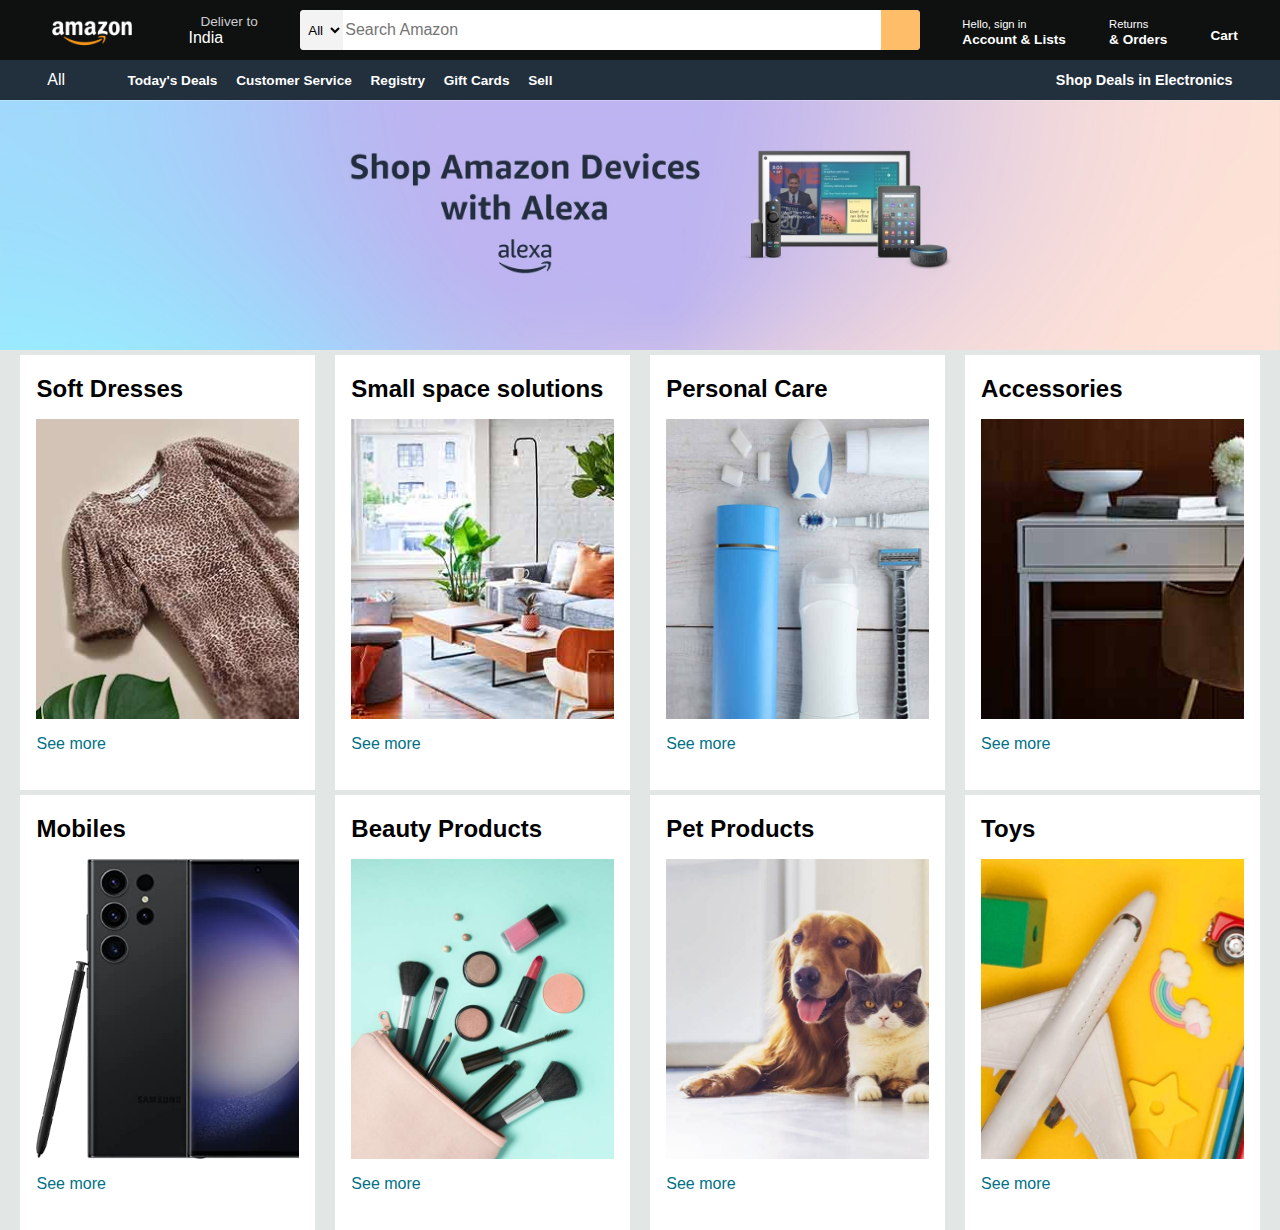
==== Amazon Project/index.html @ 5e51cb73 "Newupdate" ====
<!DOCTYPE html>
<html lang="en">
<head>
    <meta charset="UTF-8">
    <meta name="viewport" content="width=device-width, initial-scale=1.0">
    <link rel="stylesheet" href="https://cdnjs.cloudflare.com/ajax/libs/font-awesome/6.5.1/css/all.min.css" integrity="sha512-DTOQO9RWCH3ppGqcWaEA1BIZOC6xxalwEsw9c2QQeAIftl+Vegovlnee1c9QX4TctnWMn13TZye+giMm8e2LwA==" crossorigin="anonymous" referrerpolicy="no-referrer" />
    <link rel="stylesheet" href="style.css">
    <title>Amazon</title>
</head>
<body>
    <header>
        
        <!-- Box1 -->
        <div class="navbar">
            <div class="nav-logo border">
                <div class="logo"></div>
            </div>

            <!-- Box2 -->
            <div class="nav-address border">
                <p class="address1">Deliver to</p>
                <div class="address-icon">
                    <i class="fa-solid fa-location-dot"></i>
                    <p class="address2">India</p>
                </div>
            </div>
            
            <!-- Box3 -->
            <div class="nav-search">
                <select class="search-select">
                    <option>All</option>
                </select>
                <input placeholder="Search Amazon" class="search-input">
                <div class="search-icon">
                    <i class="fa-solid fa-magnifying-glass"></i>
                </div>
            </div>

            <!-- Box4 -->

            <div class="nav-signin border">
                <p><span>Hello, sign in</span></p>
                <p class="nav2">Account & Lists</p>
            </div>

            <!-- Box5 -->

            <div class="nav-return border">
                <p><span>Returns</span></p>
                <p class="nav2">& Orders</p>
            </div>

            <!-- Box6 -->
            
            <div class="nav-cart border">
                <i class="fa-solid fa-cart-shopping"></i>
                Cart
            </div>
        </div>

        <!-- Panel -->

        <div class="panel">
            
            <div class="panel-all border1">
                <i class="fa-solid fa-bars"></i>
                All
            </div>

            <div class="panel-options">
                <p class="border1">Today's Deals</p>
                <p class="border1">Customer Service</p>
                <p class="border1">Registry</p>
                <p class="border1">Gift Cards</p>
                <p class="border1">Sell</p>
            </div>

            <div class="panel-deals border1">
                Shop Deals in Electronics
            </div>
        </div>

        <!-- SECTION -->

        <div class="hero-section">

        </div>

        <!-- Shop Section -->

        <div class="shop-section">

            <div class="box1 box">
                <div class="box-content">
                    <h2>Soft Dresses</h2>
                    <div class="box-image" style="background-image: url('Soft_dresses.jpg');"></div>
                <p>See more</p>
                </div>
            </div>
            <div class="box2 box">
                <div class="box-content">
                    <h2>Small space solutions</h2>
                    <div class="box-image" style="background-image: url('smallspace.jpg');"></div>
                <p>See more</p>
                </div>
            </div>
            <div class="box3 box">
                <div class="box-content">
                    <h2>Personal Care</h2>
                    <div class="box-image" style="background-image: url('box2_image.jpg');"></div>
                <p>See more</p>
                </div>
            </div>
            <div class="box4 box">
                <div class="box-content">
                    <h2>Accessories</h2>
                    <div class="box-image" style="background-image: url('box3_image.jpg');"></div>
                <p>See more</p>
                </div>
            </div>

            <div class="box1 box">
                <div class="box-content">
                    <h2>Mobiles</h2>
                    <div class="box-image" style="background-image: url('box4_image.jpg');"></div>
                <p>See more</p>
                </div>
            </div>
            <div class="box2 box">
                <div class="box-content">
                    <h2>Beauty Products</h2>
                    <div class="box-image" style="background-image: url('box5_image.jpg');"></div>
                <p>See more</p>
                </div>
            </div>
            <div class="box3 box">
                <div class="box-content">
                    <h2>Pet Products</h2>
                    <div class="box-image" style="background-image: url('box6_image.jpg');"></div>
                <p>See more</p>
                </div>
            </div>
            <div class="box4 box">
                <div class="box-content">
                    <h2>Toys</h2>
                    <div class="box-image" style="background-image: url('box7_image.jpg');"></div>
                <p>See more</p>
                </div>
            </div>
        </div>

    </header>

    <!-- <footer>
        Made with &hearts; by Amazon <br>
        &#169; 1996-2024, Amazon.com, Inc. or its affiliates
    </footer> -->
</body>
</html>
---- Amazon Project/style.css ----
* {
    margin: 0;
    font-family: arial;
    border: border-box;
}

.navbar{
    height: 60px;
    background-color: #0f1111;
    color: white;
    display: flex;
    align-items: center;
    justify-content: space-evenly;
}

.nav-logo{
    height: 50px;
    width: 100px;
}

.logo {
    background-image: url("amazon_logo.png");
    background-size: cover;
    height: 50px;
    width: 100%;
}

.border {
    border: 1.5px solid transparent;
}

.border:hover{
    border: 1.5px solid white;
}

/* box2 */
.address1{
    color: #cccccc;
    font-size: 0.85rem ;
    margin-left: 15px;
}

.address2{
    font-size: 1rem;
    margin-left: 3px;
}

.address-icon{
    display: flex;
    align-items: center;
}

/* box3 */
.nav-search{
    display: flex;
    justify-content: space-evenly;
    background-color: pink;
    width: 620px;
    height: 40px;
    border-radius: 4px;
}

.nav-search:hover {
    border: 2px solid orange;
}

.search-select {
    background-color: #f3f3f3;
    width: 50px;
    text-align: center;
    border-top-left-radius: 4px;
    border-bottom-left-radius: 4px;
    border: none;
}

.search-input{
    width: 100%;
    font-size: 1rem;
    border: none;
}

.search-icon{
    width: 45px;
    display: flex;
    justify-content: center;
    align-items: center;
    font-size: 1.3rem;
    background-color: #febd68;
    border-top-right-radius: 4px;
    border-bottom-right-radius: 4px;
    color: #0f1111;
}

/* box4 */
span{
    font-size: 0.7rem;
}

.nav2{
    font-size: 0.85rem;
    font-weight: 700;
}

/* box6 */
.nav-cart i{
    font-size: 30px;
}

.nav-cart{
    font-size: 0.85rem;
    font-weight: 700;
}


/** Panel**/

.panel{
    height: 40px;
    background-color: #222f3d;
    color: white;
    display: flex;
    align-items: center;
    justify-content: space-evenly;
    
}

.panel-options p{
    display: inline;
    margin-left: 15px;
}

.panel-options{
    width: 70%;
    font-size: 0.85rem;
    font-weight: 550;
}

.panel-deals{
    font-size: 0.9rem;
    font-weight: 550;
}

.border1:hover{
    border: 1.5px solid white;
}

/* SECTION */

.hero-section{
    background-image: url("hero_image.jpg");
    background-size: cover;
    height: 250px;
    
}


/* SHOPSECTION */

.shop-section{
    display: flex;
    flex-wrap: wrap;
    justify-content: space-evenly;  
    background-color: #e2e7e6;
}

.box{
    width: 23%;
    height: 400px;
    background-color: white;
    padding: 20px 0px 15px ;
    margin-top: 5px;
}

.box-image{
    height: 300px;
    background-size: cover;
    margin-top: 1rem;
    margin-bottom: 1rem;
}

.box-content{
    margin-left: 1rem;
    margin-right: 1rem;
}

.box-content p{
    color: #007185;
}

/* .box-content h2{
    font-size: 20px;
} */
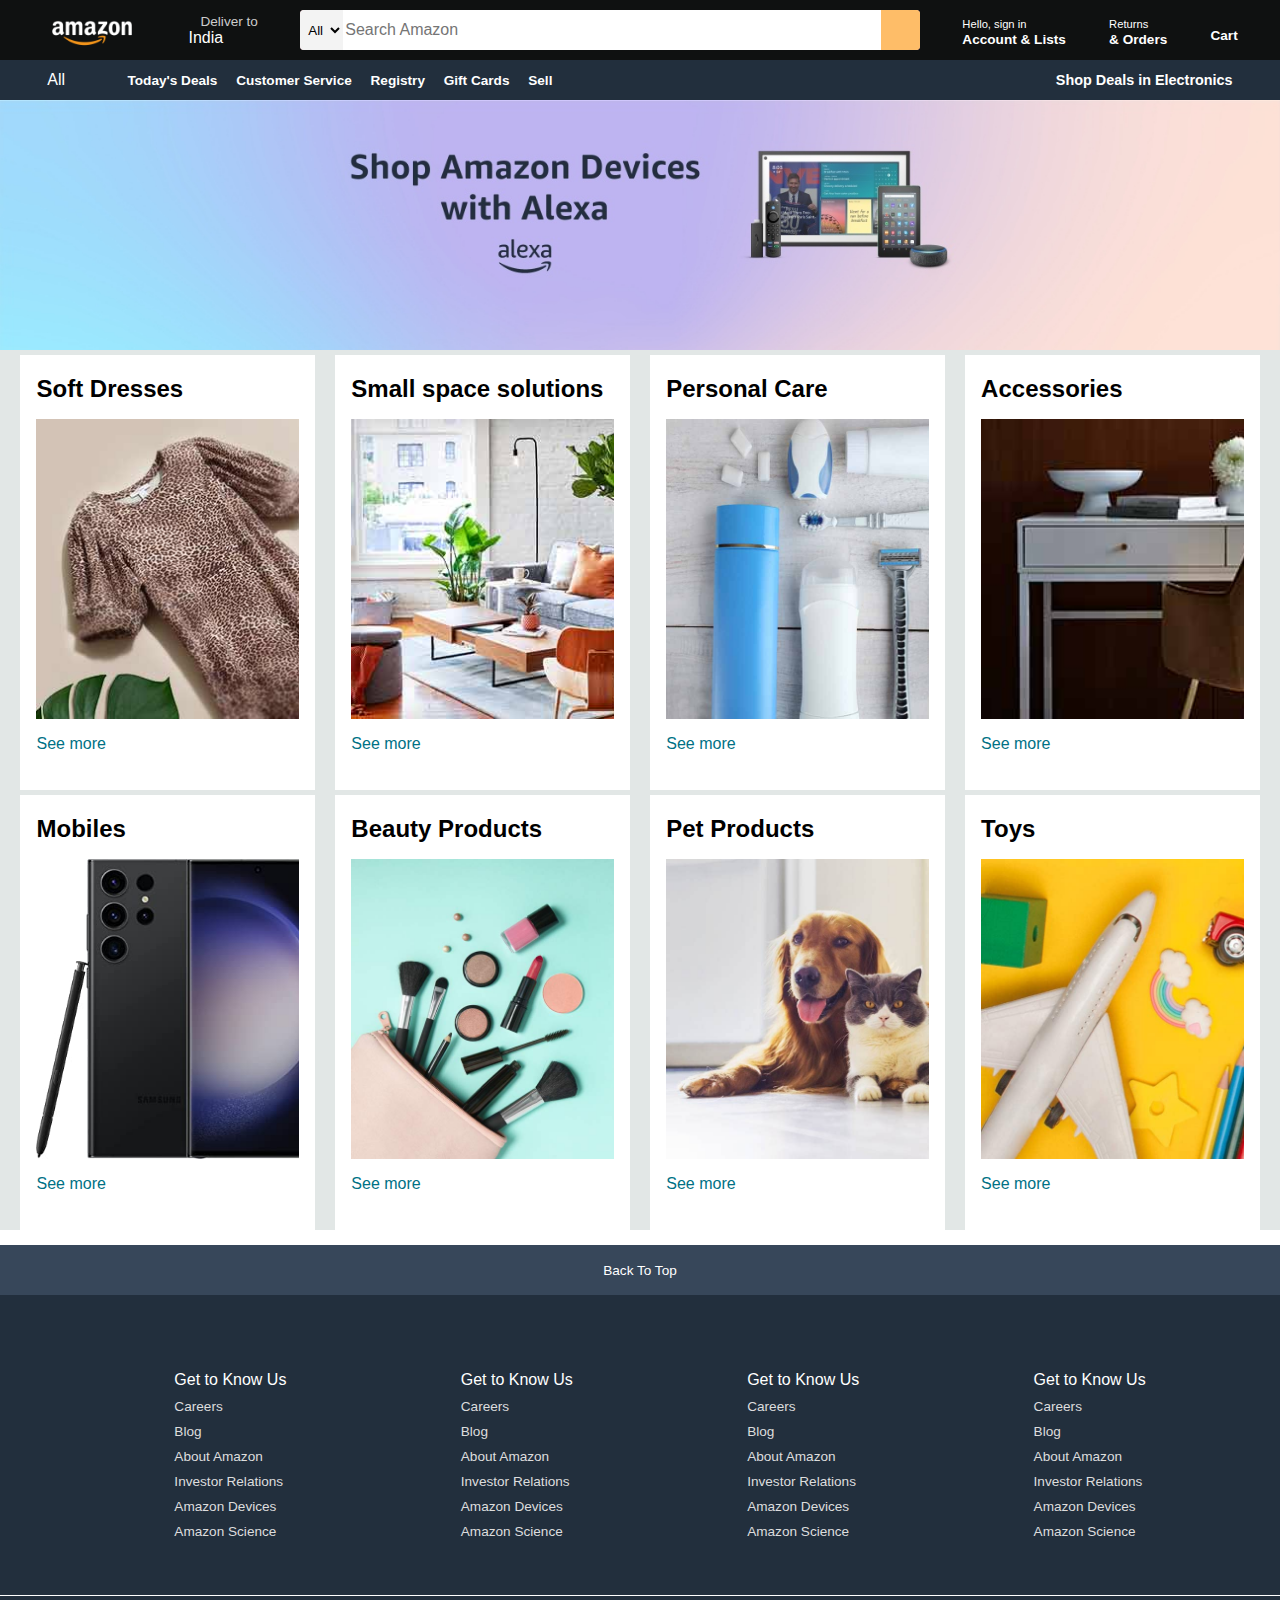
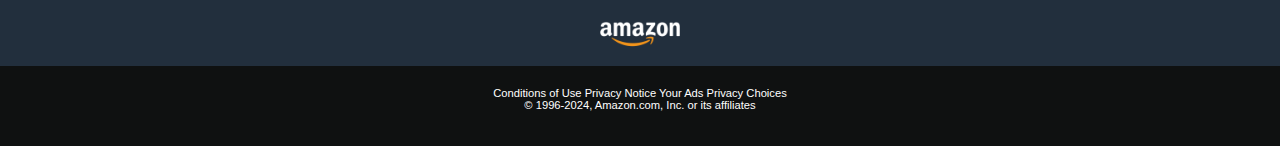
==== commit 6539fa4e: "NewUpdate" ====
--- a/Amazon Project/index.html
+++ b/Amazon Project/index.html
@@ -151,9 +151,72 @@
 
     </header>
 
-    <!-- <footer>
-        Made with &hearts; by Amazon <br>
-        &#169; 1996-2024, Amazon.com, Inc. or its affiliates
-    </footer> -->
+    <footer>
+        <div class="foot-panel1">
+            Back To Top
+        </div>
+
+        <div class="foot-panel2">
+            <ul>
+                <p>Get to Know Us</p>
+                <a>Careers</a>
+                <a>Blog</a>
+                <a>About Amazon</a>
+                <a>Investor Relations</a>
+                <a>Amazon Devices</a>
+                <a>Amazon Science</a>
+            </ul>
+
+            <ul>
+                <p>Get to Know Us</p>
+                <a>Careers</a>
+                <a>Blog</a>
+                <a>About Amazon</a>
+                <a>Investor Relations</a>
+                <a>Amazon Devices</a>
+                <a>Amazon Science</a>
+            </ul>
+
+            <ul>
+                <p>Get to Know Us</p>
+                <a>Careers</a>
+                <a>Blog</a>
+                <a>About Amazon</a>
+                <a>Investor Relations</a>
+                <a>Amazon Devices</a>
+                <a>Amazon Science</a>
+            </ul>
+
+            <ul>
+                <p>Get to Know Us</p>
+                <a>Careers</a>
+                <a>Blog</a>
+                <a>About Amazon</a>
+                <a>Investor Relations</a>
+                <a>Amazon Devices</a>
+                <a>Amazon Science</a>
+            </ul>
+        </div>
+
+        <div class="foot-panel3">
+            <div class="logo"></div>
+        </div>
+
+        <div class="foot-panel4">
+            <div class="pages">
+                <a>Conditions of Use</a>
+                <a>Privacy Notice</a>
+                <a>Your Ads Privacy Choices</a>
+            </div>
+
+            <div class="copyright">
+                <!-- Made with &hearts; by Amazon <br> -->
+                © 1996-2024, Amazon.com, Inc. or its affiliates
+            </div>
+        </div>
+    </footer>
 </body>
-</html>+</html>
+
+<!-- Made with &hearts; by Amazon <br>
+        &#169; 1996-2024, Amazon.com, Inc. or its affiliates -->--- a/Amazon Project/style.css
+++ b/Amazon Project/style.css
@@ -189,4 +189,81 @@
 
 /* .box-content h2{
     font-size: 20px;
-} */+} */
+
+
+
+/** FOOTER**/
+
+footer{
+    margin-top: 15px;
+}
+
+.foot-panel1{
+    background-color: #37475a;
+    color: white;
+    height: 50px;
+    display: flex;
+    align-items: center;
+    justify-content: space-evenly;
+    font-size: 0.85rem;
+}
+
+.foot-panel2{
+    background-color: #222f3d;
+    color: white;
+    /* font-size: 0.85rem; */
+    height: 300px;
+    display: flex;
+    align-items: center;
+    justify-content: space-evenly;
+}
+
+ul{
+    margin-top: 20px;
+}
+
+ul a{
+    display: block;
+    font-size: 0.85rem;
+    margin-top: 10px;
+    color: #DDDDDD; 
+}
+
+.foot-panel3{
+    background-color: #222f3d;
+    color: white;
+    border-top: 0.5px solid white;
+    height: 70px;
+    display: flex;
+    justify-content: space-evenly;
+    align-items: center;
+}
+
+.logo{
+    background-image: url("amazon_logo.png");
+    background-size: cover;
+    height: 50px;
+    width: 100px;
+}
+
+.foot-panel4{
+    background-color: #0f1111;
+    color: white;
+    /* display: flex;
+    justify-content: center;
+    align-items: center; */
+    height: 80px;
+}
+
+.pages{
+    font-size: 0.7rem;
+    text-align: center;
+    padding-top: 21px;
+
+}
+
+.copyright{
+    font-size: 0.7rem;
+    text-align: center;
+}